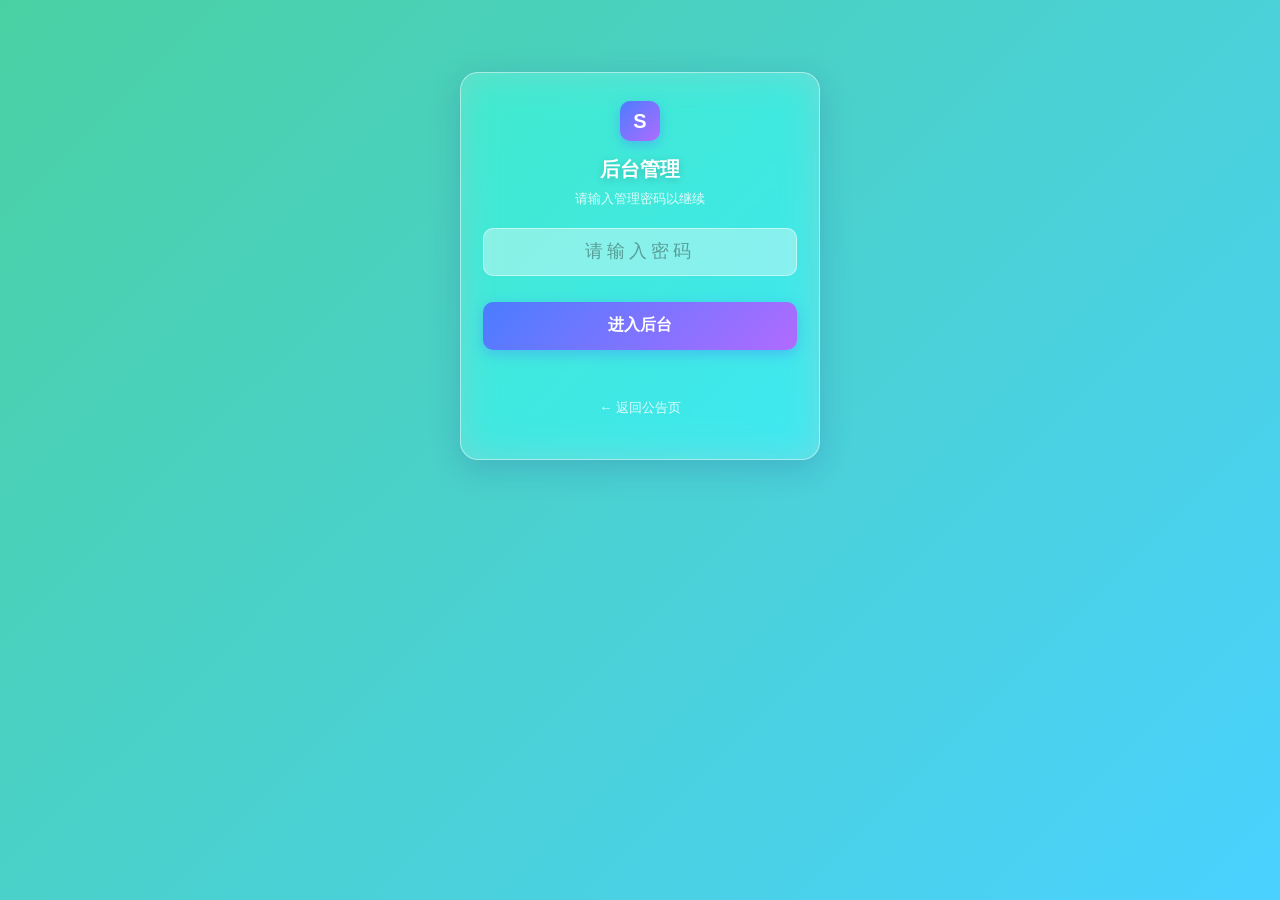
==== admin.html @ 2fdbb3f0 "初始化公告网站：前台展示页 + 后台管理页（毛玻璃风格）" ====
<!DOCTYPE html>
<html lang="zh-CN">
<head>
  <meta charset="UTF-8" />
  <meta name="viewport" content="width=device-width, initial-scale=1.0" />
  <title>后台管理 · 公告中心</title>
  <link rel="stylesheet" href="styles.css" />
</head>
<body>
  <!-- 登录界面（未鉴权时显示） -->
  <div id="loginView" class="login-wrap">
    <div class="login-card">
      <div class="logo-badge">S</div>
      <h1>后台管理</h1>
      <p>请输入管理密码以继续</p>
      <form id="loginForm">
        <div class="form-group">
          <input type="password" name="password" placeholder="请输入密码" autocomplete="off" required />
        </div>
        <button type="submit" class="btn btn-primary">进入后台</button>
        <div class="login-error" id="loginError"></div>
      </form>
      <p style="margin-top:20px;">
        <a href="index.html" style="color:rgba(255,255,255,0.85);">← 返回公告页</a>
      </p>
    </div>
  </div>

  <!-- 后台主体（鉴权后显示） -->
  <div id="adminView" hidden>
    <header class="topbar">
      <div class="topbar-inner">
        <a href="index.html" class="menu-btn" aria-label="返回">←</a>
        <div class="logo-badge">S</div>
        <a href="#" class="menu-btn" id="logoutBtn" aria-label="退出" title="退出登录">⏻</a>
      </div>
    </header>

    <main class="container">
      <div class="admin-header">
        <h1>后台管理</h1>
        <a href="index.html" class="back-link">← 返回公告页</a>
      </div>

      <!-- 发布公告 -->
      <section class="admin-card">
        <h2>发布新公告</h2>
        <form id="announcementForm">
          <div class="form-row">
            <div class="form-group">
              <label>标题</label>
              <input type="text" name="title" placeholder="例如：至 sw 全体用户" required />
            </div>
            <div class="form-group">
              <label>来源</label>
              <input type="text" name="source" placeholder="发布人名称" value="管理员" />
            </div>
          </div>
          <div class="form-group">
            <label>内容</label>
            <textarea name="content" placeholder="输入公告内容，支持换行和链接..." required></textarea>
          </div>
          <div class="form-group">
            <label class="checkbox-row">
              <input type="checkbox" name="pinned" />
              置顶显示
            </label>
          </div>
          <button type="submit" class="btn btn-primary">发布公告</button>
        </form>
      </section>

      <!-- 公告列表 -->
      <section class="admin-card">
        <h2>公告列表</h2>
        <div id="adminList"></div>
        <div class="empty" id="adminEmpty" hidden>
          <div class="empty-icon">📭</div>
          <p>暂无公告</p>
        </div>
      </section>
    </main>
  </div>

  <div class="toast" id="toast"></div>

  <script src="app.js"></script>
  <script>
    initAdminAuth();
  </script>
</body>
</html>
---- styles.css ----
/* ===== 基础重置 ===== */
* {
  margin: 0;
  padding: 0;
  box-sizing: border-box;
}

:root {
  /* 毛玻璃设计令牌 */
  --glass-surface: rgba(255, 255, 255, 0.22);
  --glass-surface-strong: rgba(255, 255, 255, 0.38);
  --glass-border: rgba(255, 255, 255, 0.45);
  --glass-blur: 18px;
  --glass-shadow: 0 8px 32px rgba(31, 38, 135, 0.18);

  /* 文字（在浅玻璃上用深色保证可读） */
  --text: #1a1a2e;
  --text-secondary: #555566;
  --text-on-glass: #2a2a3e;

  /* 主题色 */
  --primary: #4a7dff;
  --primary-light: rgba(74, 125, 255, 0.18);
  --success: #34c759;
  --danger: #ff3b30;
  --radius: 18px;
}

html,
body {
  min-height: 100%;
}

body {
  font-family: -apple-system, BlinkMacSystemFont, "PingFang SC",
    "Microsoft YaHei", "Helvetica Neue", Arial, sans-serif;
  color: var(--text);
  line-height: 1.6;
  -webkit-font-smoothing: antialiased;
  overflow-x: hidden;

  /* 彩色动态渐变背景 */
  background: linear-gradient(-45deg, #ff6b9d, #c06bff, #6b8dff, #4ad1ff, #4ad1a3);
  background-size: 400% 400%;
  animation: gradientShift 18s ease infinite;
}

@keyframes gradientShift {
  0% {
    background-position: 0% 50%;
  }
  50% {
    background-position: 100% 50%;
  }
  100% {
    background-position: 0% 50%;
  }
}

a {
  color: #2d5bdb;
  text-decoration: none;
}

/* ===== 通用毛玻璃类 ===== */
.glass {
  background: var(--glass-surface);
  backdrop-filter: blur(var(--glass-blur)) saturate(160%);
  -webkit-backdrop-filter: blur(var(--glass-blur)) saturate(160%);
  border: 1px solid var(--glass-border);
  box-shadow: var(--glass-shadow);
}

/* ===== 顶部栏 ===== */
.topbar {
  position: sticky;
  top: 0;
  z-index: 100;
  background: var(--glass-surface-strong);
  backdrop-filter: blur(var(--glass-blur)) saturate(160%);
  -webkit-backdrop-filter: blur(var(--glass-blur)) saturate(160%);
  border-bottom: 1px solid var(--glass-border);
}

.topbar-inner {
  display: flex;
  align-items: center;
  justify-content: space-between;
  height: 56px;
  padding: 0 16px;
  max-width: 720px;
  margin: 0 auto;
}

.menu-btn {
  background: none;
  border: none;
  font-size: 22px;
  cursor: pointer;
  color: var(--text-on-glass);
  width: 32px;
}

.logo-badge {
  width: 40px;
  height: 40px;
  border-radius: 10px;
  background: linear-gradient(135deg, #4a7dff, #b06bff);
  color: #fff;
  font-weight: 700;
  font-size: 20px;
  display: flex;
  align-items: center;
  justify-content: center;
  box-shadow: 0 4px 12px rgba(74, 125, 255, 0.4);
}

.topbar-spacer {
  width: 32px;
}

/* ===== 主容器 ===== */
.container {
  max-width: 720px;
  margin: 0 auto;
  padding: 16px;
}

/* ===== 统计卡片 ===== */
.stats-card {
  background: var(--glass-surface);
  backdrop-filter: blur(var(--glass-blur)) saturate(160%);
  -webkit-backdrop-filter: blur(var(--glass-blur)) saturate(160%);
  border: 1px solid var(--glass-border);
  box-shadow: var(--glass-shadow);
  border-radius: var(--radius);
  padding: 20px;
  margin-bottom: 16px;
}

.stats-header {
  display: flex;
  align-items: center;
  gap: 12px;
  margin-bottom: 16px;
}

.stats-icon {
  width: 48px;
  height: 48px;
  border-radius: 14px;
  background: var(--glass-surface-strong);
  border: 1px solid var(--glass-border);
  color: var(--primary);
  display: flex;
  align-items: center;
  justify-content: center;
  font-size: 24px;
}

.stats-title {
  font-size: 14px;
  color: var(--text-secondary);
  margin-bottom: 2px;
}

.stats-main {
  font-size: 26px;
  font-weight: 700;
  color: var(--text-on-glass);
}

.stats-grid {
  display: grid;
  grid-template-columns: repeat(3, 1fr);
  gap: 10px;
}

.stat-item {
  background: var(--glass-surface-strong);
  border: 1px solid var(--glass-border);
  border-radius: 14px;
  padding: 12px 8px;
  text-align: center;
}

.stat-value {
  font-size: 20px;
  font-weight: 700;
  margin-bottom: 2px;
  color: var(--text-on-glass);
}

.stat-label {
  font-size: 12px;
  color: var(--text-secondary);
}

/* ===== 公告卡片 ===== */
.announcement-card {
  background: var(--glass-surface);
  backdrop-filter: blur(var(--glass-blur)) saturate(160%);
  -webkit-backdrop-filter: blur(var(--glass-blur)) saturate(160%);
  border: 1px solid var(--glass-border);
  box-shadow: var(--glass-shadow);
  border-radius: var(--radius);
  padding: 18px;
  margin-bottom: 14px;
  transition: transform 0.15s ease;
}

.announcement-card.pinned {
  border: 2px solid var(--primary);
  box-shadow: 0 8px 32px rgba(74, 125, 255, 0.25);
}

.pinned-badge {
  display: inline-flex;
  align-items: center;
  gap: 4px;
  background: var(--primary-light);
  color: var(--primary);
  font-size: 13px;
  font-weight: 600;
  padding: 4px 10px;
  border-radius: 999px;
  margin-bottom: 10px;
}

.announcement-title {
  font-size: 18px;
  font-weight: 700;
  margin-bottom: 10px;
  color: var(--text-on-glass);
}

.meta {
  display: flex;
  align-items: center;
  gap: 8px;
  margin-bottom: 4px;
  font-size: 14px;
  color: var(--text-secondary);
}

.avatar {
  width: 22px;
  height: 22px;
  border-radius: 50%;
  background: linear-gradient(135deg, #2d1b3d, #5a2d8a);
  display: inline-flex;
  align-items: center;
  justify-content: center;
  font-size: 11px;
  color: #e0b3ff;
  font-weight: 700;
}

.meta strong {
  color: var(--text-on-glass);
  font-weight: 500;
}

.divider {
  height: 1px;
  background: var(--glass-border);
  margin: 14px 0;
}

.announcement-content {
  font-size: 16px;
  color: var(--text-on-glass);
  white-space: pre-wrap;
  word-break: break-word;
}

/* ===== 反馈区 ===== */
.feedback-bar {
  display: flex;
  gap: 12px;
  margin-top: 16px;
}

.feedback-btn {
  flex: 1;
  display: flex;
  align-items: center;
  justify-content: center;
  gap: 6px;
  padding: 10px;
  border-radius: 999px;
  border: 1px solid var(--glass-border);
  background: var(--glass-surface-strong);
  backdrop-filter: blur(8px);
  -webkit-backdrop-filter: blur(8px);
  font-size: 15px;
  cursor: pointer;
  transition: all 0.15s ease;
  color: var(--text-on-glass);
}

.feedback-btn:hover {
  background: var(--glass-surface);
}

.feedback-btn.support.active {
  background: rgba(52, 199, 89, 0.25);
  border-color: var(--success);
  color: #1a7a35;
}

.feedback-btn.oppose.active {
  background: rgba(255, 59, 48, 0.25);
  border-color: var(--danger);
  color: #b02a22;
}

/* 支持率进度条 */
.progress-bar {
  height: 6px;
  background: var(--glass-surface-strong);
  border-radius: 999px;
  margin-top: 14px;
  overflow: hidden;
}

.progress-fill {
  height: 100%;
  background: var(--success);
  border-radius: 999px;
  transition: width 0.3s ease;
}

/* ===== 空状态 ===== */
.empty {
  text-align: center;
  padding: 60px 20px;
  color: var(--text-on-glass);
}

.empty-icon {
  font-size: 48px;
  margin-bottom: 12px;
}

/* ===== 后台管理 ===== */
.admin-header {
  display: flex;
  align-items: center;
  justify-content: space-between;
  margin-bottom: 16px;
}

.admin-header h1 {
  font-size: 22px;
  color: #fff;
  text-shadow: 0 2px 8px rgba(0, 0, 0, 0.2);
}

.back-link {
  font-size: 14px;
  color: #fff;
  text-shadow: 0 1px 4px rgba(0, 0, 0, 0.2);
}

.admin-card {
  background: var(--glass-surface);
  backdrop-filter: blur(var(--glass-blur)) saturate(160%);
  -webkit-backdrop-filter: blur(var(--glass-blur)) saturate(160%);
  border: 1px solid var(--glass-border);
  box-shadow: var(--glass-shadow);
  border-radius: var(--radius);
  padding: 20px;
  margin-bottom: 16px;
}

.admin-card h2 {
  font-size: 16px;
  margin-bottom: 14px;
  color: var(--text-on-glass);
}

.form-group {
  margin-bottom: 14px;
}

.form-group label {
  display: block;
  font-size: 14px;
  margin-bottom: 6px;
  color: var(--text-on-glass);
}

.form-group input,
.form-group textarea {
  width: 100%;
  padding: 10px 12px;
  border: 1px solid var(--glass-border);
  border-radius: 10px;
  font-size: 15px;
  font-family: inherit;
  outline: none;
  background: var(--glass-surface-strong);
  color: var(--text-on-glass);
  transition: border-color 0.15s;
}

.form-group input::placeholder,
.form-group textarea::placeholder {
  color: rgba(0, 0, 0, 0.35);
}

.form-group input:focus,
.form-group textarea:focus {
  border-color: var(--primary);
}

.form-group textarea {
  resize: vertical;
  min-height: 100px;
}

.form-row {
  display: flex;
  gap: 12px;
}

.form-row .form-group {
  flex: 1;
}

.checkbox-row {
  display: flex;
  align-items: center;
  gap: 8px;
  font-size: 14px;
  color: var(--text-on-glass);
}

.checkbox-row input {
  width: 18px;
  height: 18px;
}

.btn {
  padding: 10px 18px;
  border: none;
  border-radius: 10px;
  font-size: 15px;
  font-weight: 600;
  cursor: pointer;
  transition: opacity 0.15s;
}

.btn-primary {
  background: linear-gradient(135deg, #4a7dff, #b06bff);
  color: #fff;
  box-shadow: 0 4px 14px rgba(74, 125, 255, 0.4);
}

.btn-danger {
  background: var(--danger);
  color: #fff;
  padding: 6px 12px;
  font-size: 13px;
}

.btn:hover {
  opacity: 0.9;
}

/* 后台公告列表 */
.admin-list-item {
  display: flex;
  align-items: flex-start;
  justify-content: space-between;
  gap: 12px;
  padding: 14px;
  border: 1px solid var(--glass-border);
  border-radius: 12px;
  margin-bottom: 10px;
  background: var(--glass-surface-strong);
}

.admin-list-info {
  flex: 1;
  min-width: 0;
}

.admin-list-title {
  font-weight: 600;
  font-size: 15px;
  margin-bottom: 4px;
  display: flex;
  align-items: center;
  gap: 6px;
  color: var(--text-on-glass);
}

.admin-list-meta {
  font-size: 12px;
  color: var(--text-secondary);
}

.tag-pill {
  display: inline-block;
  font-size: 11px;
  padding: 1px 8px;
  border-radius: 999px;
  background: var(--primary-light);
  color: var(--primary);
}

/* ===== 登录页（后台密码） ===== */
.login-wrap {
  min-height: 100vh;
  min-height: 100dvh;
  display: flex;
  align-items: flex-start;
  justify-content: center;
  padding: 8vh 16px 200px;
  overflow-y: auto;
  -webkit-overflow-scrolling: touch;
  position: relative;
  z-index: 1;
}

.login-card {
  width: 100%;
  max-width: 360px;
  background: var(--glass-surface);
  backdrop-filter: blur(var(--glass-blur)) saturate(160%);
  -webkit-backdrop-filter: blur(var(--glass-blur)) saturate(160%);
  border: 1px solid var(--glass-border);
  box-shadow: var(--glass-shadow);
  border-radius: var(--radius);
  padding: 28px 22px 22px;
  position: relative;
  z-index: 2;
}

.login-card .logo-badge {
  margin: 0 auto 12px;
}

.login-card h1 {
  text-align: center;
  font-size: 20px;
  margin-bottom: 4px;
  color: #fff;
  text-shadow: 0 2px 8px rgba(0, 0, 0, 0.2);
}

.login-card p {
  text-align: center;
  font-size: 13px;
  color: rgba(255, 255, 255, 0.85);
  margin-bottom: 18px;
}

.login-card .form-group input {
  text-align: center;
  font-size: 18px;
  letter-spacing: 4px;
  min-height: 48px;
}

.login-card .btn {
  width: 100%;
  margin-top: 12px;
  min-height: 48px;
  font-size: 16px;
  touch-action: manipulation;
}

.login-error {
  color: #ffd1cc;
  font-size: 13px;
  text-align: center;
  margin-top: 10px;
  min-height: 18px;
}

/* ===== Toast 提示 ===== */
.toast {
  position: fixed;
  bottom: 30px;
  left: 50%;
  transform: translateX(-50%) translateY(20px);
  background: rgba(0, 0, 0, 0.75);
  color: #fff;
  padding: 10px 20px;
  border-radius: 999px;
  font-size: 14px;
  opacity: 0;
  pointer-events: none;
  transition: all 0.25s ease;
  z-index: 200;
}

.toast.show {
  opacity: 1;
  transform: translateX(-50%) translateY(0);
}

/* ===== 响应式 ===== */
@media (max-width: 480px) {
  .stats-grid {
    grid-template-columns: 1fr;
  }
  .form-row {
    flex-direction: column;
    gap: 0;
  }
}
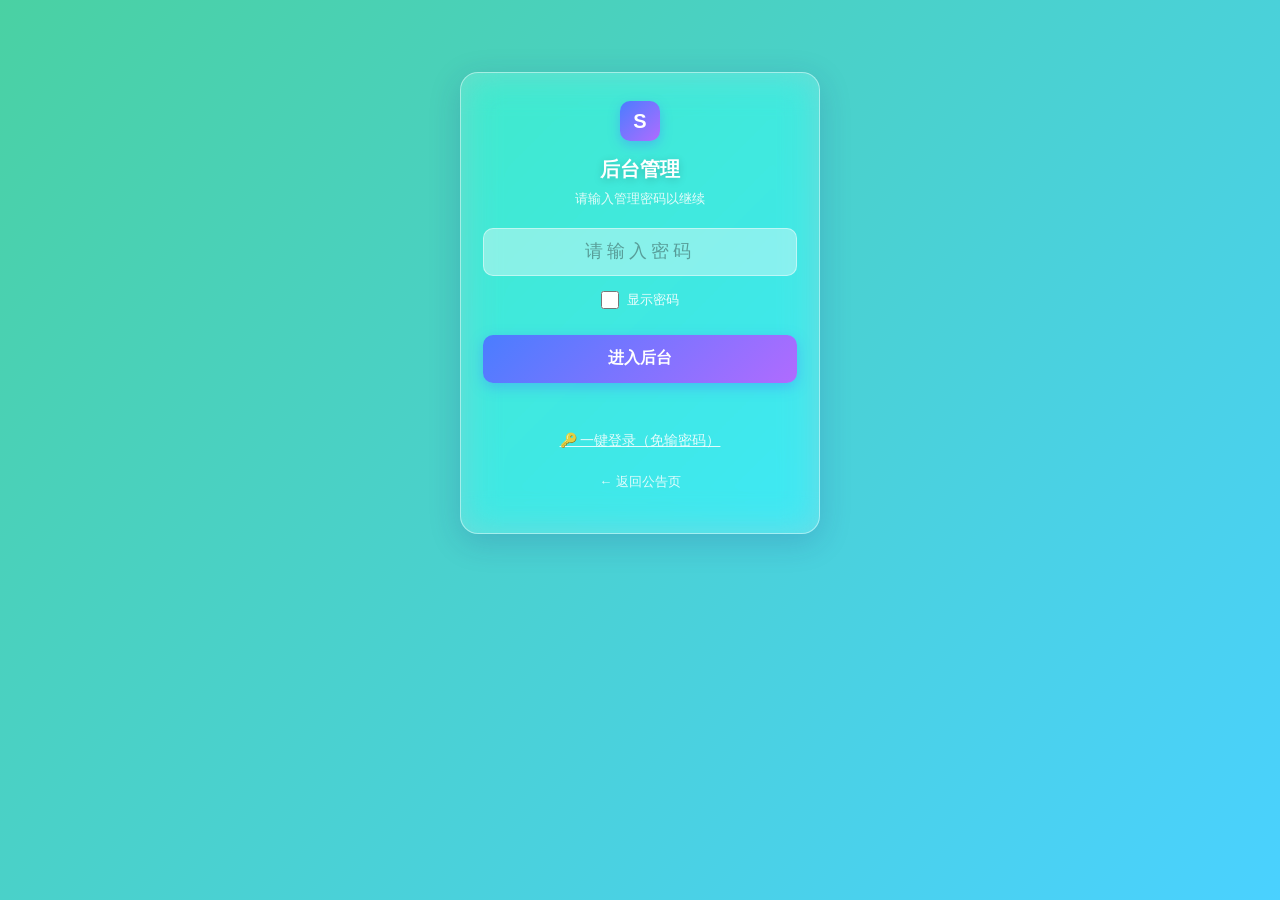
==== commit 8de80729: "后台登录增强：网址参数登录 + 一键登录 + 显示密码" ====
--- a/admin.html
+++ b/admin.html
@@ -17,9 +17,16 @@
         <div class="form-group">
           <input type="password" name="password" placeholder="请输入密码" autocomplete="off" required />
         </div>
+        <div class="checkbox-row" style="justify-content:center;margin-bottom:12px;">
+          <input type="checkbox" id="togglePwd" />
+          <label for="togglePwd" style="color:rgba(255,255,255,0.9);font-size:13px;">显示密码</label>
+        </div>
         <button type="submit" class="btn btn-primary">进入后台</button>
         <div class="login-error" id="loginError"></div>
       </form>
+      <div style="text-align:center;margin-top:16px;">
+        <a href="#" id="quickLogin" style="color:rgba(255,255,255,0.85);font-size:14px;text-decoration:underline;">🔑 一键登录（免输密码）</a>
+      </div>
       <p style="margin-top:20px;">
         <a href="index.html" style="color:rgba(255,255,255,0.85);">← 返回公告页</a>
       </p>
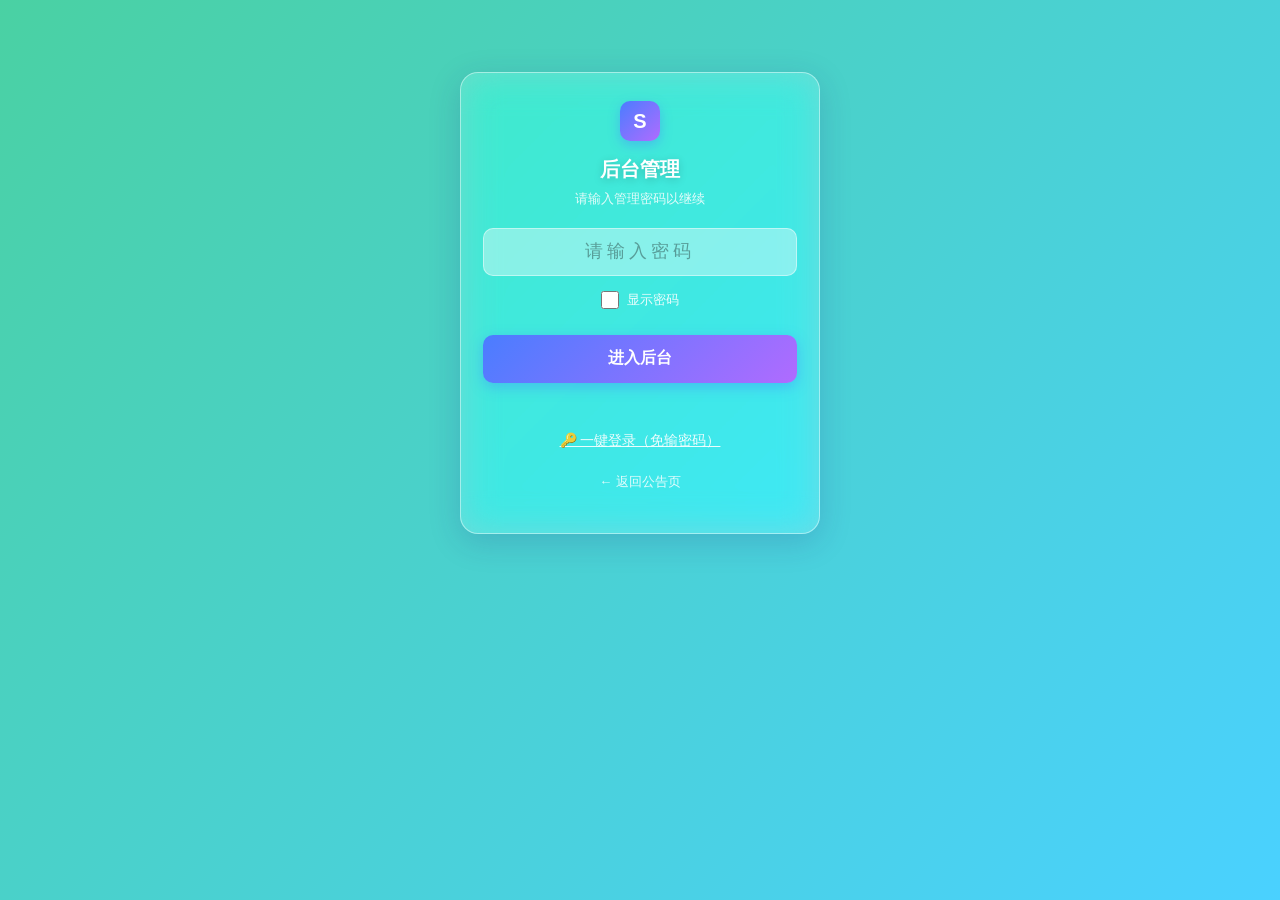
==== commit 15f94f75: "修复：一键登录改为按钮、退出彻底清除URL参数" ====
--- a/admin.html
+++ b/admin.html
@@ -25,7 +25,7 @@
         <div class="login-error" id="loginError"></div>
       </form>
       <div style="text-align:center;margin-top:16px;">
-        <a href="#" id="quickLogin" style="color:rgba(255,255,255,0.85);font-size:14px;text-decoration:underline;">🔑 一键登录（免输密码）</a>
+        <button type="button" id="quickLogin" style="background:none;border:none;color:rgba(255,255,255,0.9);font-size:14px;text-decoration:underline;cursor:pointer;">🔑 一键登录（免输密码）</button>
       </div>
       <p style="margin-top:20px;">
         <a href="index.html" style="color:rgba(255,255,255,0.85);">← 返回公告页</a>
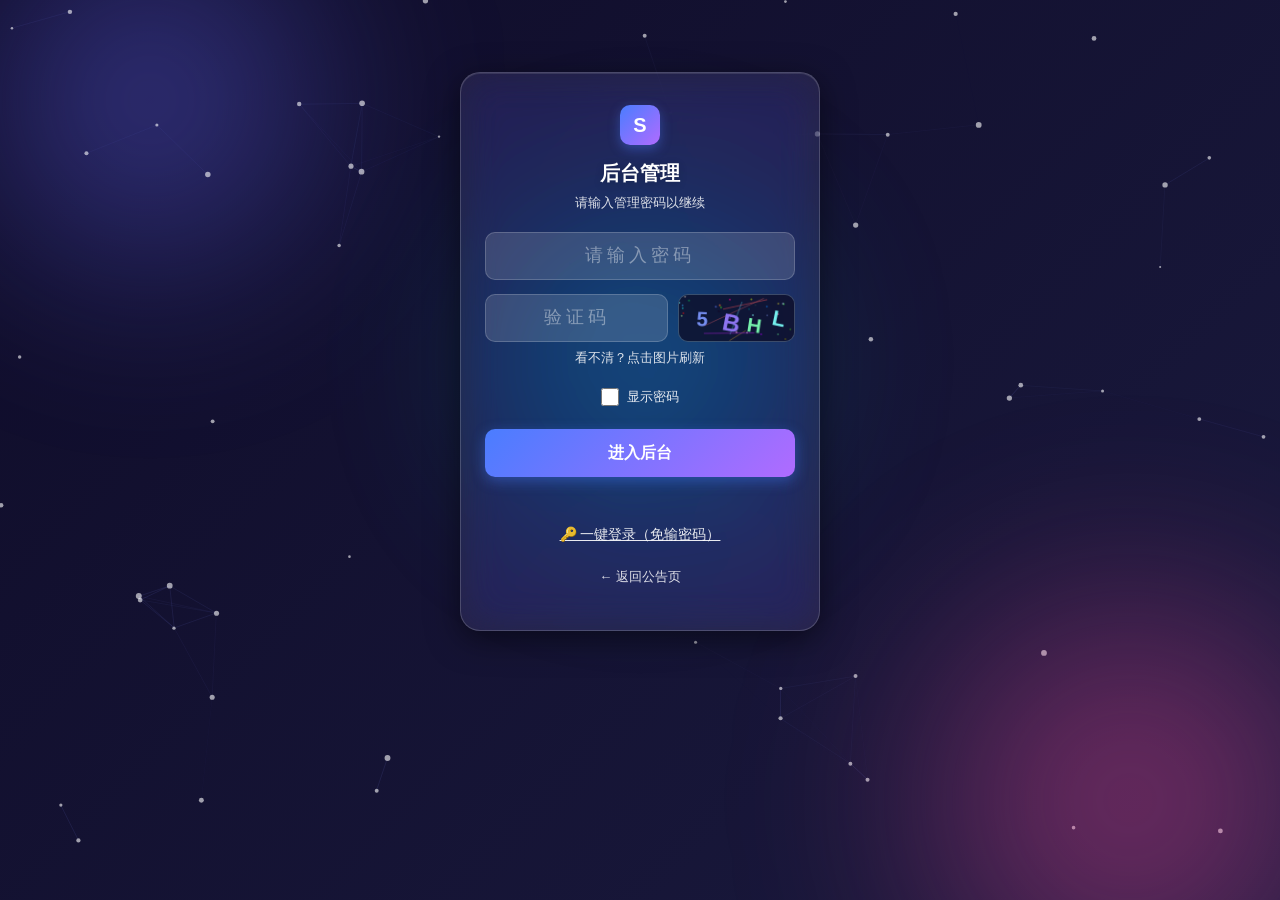
==== commit 4a91520f: "升级：深色高级感+粒子网格背景+图形验证码" ====
--- a/admin.html
+++ b/admin.html
@@ -17,7 +17,14 @@
         <div class="form-group">
           <input type="password" name="password" placeholder="请输入密码" autocomplete="off" required />
         </div>
-        <div class="checkbox-row" style="justify-content:center;margin-bottom:12px;">
+        <div class="captcha-row">
+          <div class="form-group">
+            <input type="text" name="captcha" placeholder="验证码" autocomplete="off" maxlength="4" required />
+          </div>
+          <canvas id="captchaCanvas" class="captcha-canvas" width="120" height="48" title="点击刷新"></canvas>
+        </div>
+        <p class="captcha-tip">看不清？点击图片刷新</p>
+        <div class="checkbox-row" style="justify-content:center;margin:10px 0;">
           <input type="checkbox" id="togglePwd" />
           <label for="togglePwd" style="color:rgba(255,255,255,0.9);font-size:13px;">显示密码</label>
         </div>
@@ -25,7 +32,7 @@
         <div class="login-error" id="loginError"></div>
       </form>
       <div style="text-align:center;margin-top:16px;">
-        <button type="button" id="quickLogin" style="background:none;border:none;color:rgba(255,255,255,0.9);font-size:14px;text-decoration:underline;cursor:pointer;">🔑 一键登录（免输密码）</button>
+        <button type="button" id="quickLogin" onclick="sessionStorage.setItem('sw_admin_auth','1');location.reload();" style="background:none;border:none;color:rgba(255,255,255,0.9);font-size:14px;text-decoration:underline;cursor:pointer;">🔑 一键登录（免输密码）</button>
       </div>
       <p style="margin-top:20px;">
         <a href="index.html" style="color:rgba(255,255,255,0.85);">← 返回公告页</a>
@@ -39,7 +46,7 @@
       <div class="topbar-inner">
         <a href="index.html" class="menu-btn" aria-label="返回">←</a>
         <div class="logo-badge">S</div>
-        <a href="#" class="menu-btn" id="logoutBtn" aria-label="退出" title="退出登录">⏻</a>
+        <button type="button" class="menu-btn" id="logoutBtn" onclick="sessionStorage.clear();location.replace('admin.html');" aria-label="退出" title="退出登录" style="background:none;border:none;font-size:20px;cursor:pointer;color:var(--text-on-glass);">⏻</button>
       </div>
     </header>
 
@@ -93,6 +100,7 @@
 
   <script src="app.js"></script>
   <script>
+    initParticleBackground();
     initAdminAuth();
   </script>
 </body>
--- a/styles.css
+++ b/styles.css
@@ -5,25 +5,30 @@
   box-sizing: border-box;
 }
 
+/* 确保 hidden 属性生效，不被 display:flex 等覆盖 */
+[hidden] {
+  display: none !important;
+}
+
 :root {
-  /* 毛玻璃设计令牌 */
-  --glass-surface: rgba(255, 255, 255, 0.22);
-  --glass-surface-strong: rgba(255, 255, 255, 0.38);
-  --glass-border: rgba(255, 255, 255, 0.45);
-  --glass-blur: 18px;
-  --glass-shadow: 0 8px 32px rgba(31, 38, 135, 0.18);
-
-  /* 文字（在浅玻璃上用深色保证可读） */
-  --text: #1a1a2e;
-  --text-secondary: #555566;
-  --text-on-glass: #2a2a3e;
+  /* 毛玻璃设计令牌（深色高级版） */
+  --glass-surface: rgba(255, 255, 255, 0.08);
+  --glass-surface-strong: rgba(255, 255, 255, 0.14);
+  --glass-border: rgba(255, 255, 255, 0.18);
+  --glass-blur: 20px;
+  --glass-shadow: 0 8px 32px rgba(0, 0, 0, 0.4);
+
+  /* 文字（深色背景上用浅色） */
+  --text: #f0f0f5;
+  --text-secondary: #a0a0b8;
+  --text-on-glass: #ffffff;
 
   /* 主题色 */
-  --primary: #4a7dff;
-  --primary-light: rgba(74, 125, 255, 0.18);
-  --success: #34c759;
-  --danger: #ff3b30;
-  --radius: 18px;
+  --primary: #818cf8;
+  --primary-light: rgba(129, 140, 248, 0.2);
+  --success: #34d399;
+  --danger: #f87171;
+  --radius: 20px;
 }
 
 html,
@@ -39,26 +44,98 @@
   -webkit-font-smoothing: antialiased;
   overflow-x: hidden;
 
-  /* 彩色动态渐变背景 */
-  background: linear-gradient(-45deg, #ff6b9d, #c06bff, #6b8dff, #4ad1ff, #4ad1a3);
+  /* 深色高级渐变底色 */
+  background: linear-gradient(135deg, #0f0c29, #1a1a3e, #24243e, #1a1a3e, #0f0c29);
   background-size: 400% 400%;
-  animation: gradientShift 18s ease infinite;
+  animation: gradientShift 20s ease infinite;
+}
+
+/* 动态光斑 */
+body::before,
+body::after {
+  content: "";
+  position: fixed;
+  border-radius: 50%;
+  filter: blur(80px);
+  opacity: 0.5;
+  z-index: 0;
+  pointer-events: none;
+}
+
+body::before {
+  width: 500px;
+  height: 500px;
+  background: radial-gradient(circle, #6366f1, transparent 70%);
+  top: -150px;
+  left: -100px;
+  animation: float1 18s ease-in-out infinite;
+}
+
+body::after {
+  width: 600px;
+  height: 600px;
+  background: radial-gradient(circle, #ec4899, transparent 70%);
+  bottom: -200px;
+  right: -150px;
+  animation: float2 22s ease-in-out infinite;
+}
+
+/* 第三个光斑，增加层次 */
+.bg-orb {
+  position: fixed;
+  width: 400px;
+  height: 400px;
+  border-radius: 50%;
+  filter: blur(90px);
+  opacity: 0.4;
+  z-index: 0;
+  pointer-events: none;
+  background: radial-gradient(circle, #06b6d4, transparent 70%);
+  top: 40%;
+  left: 50%;
+  transform: translate(-50%, -50%);
+  animation: float3 25s ease-in-out infinite;
 }
 
 @keyframes gradientShift {
-  0% {
-    background-position: 0% 50%;
-  }
-  50% {
-    background-position: 100% 50%;
-  }
-  100% {
-    background-position: 0% 50%;
-  }
+  0%, 100% { background-position: 0% 50%; }
+  50% { background-position: 100% 50%; }
+}
+
+@keyframes float1 {
+  0%, 100% { transform: translate(0, 0) scale(1); }
+  50% { transform: translate(100px, 80px) scale(1.2); }
+}
+
+@keyframes float2 {
+  0%, 100% { transform: translate(0, 0) scale(1); }
+  50% { transform: translate(-80px, -100px) scale(1.15); }
+}
+
+@keyframes float3 {
+  0%, 100% { transform: translate(-50%, -50%) scale(1); }
+  50% { transform: translate(-30%, -70%) scale(1.3); }
+}
+
+/* 粒子画布背景 */
+.bg-canvas {
+  position: fixed;
+  top: 0;
+  left: 0;
+  width: 100%;
+  height: 100%;
+  z-index: 0;
+  pointer-events: none;
+}
+
+/* 内容层高于背景 */
+.topbar, .container, .login-wrap {
+  position: relative;
+  z-index: 1;
 }
 
 a {
-  color: #2d5bdb;
+  color: #a5b4fc;
   text-decoration: none;
 }
 
@@ -304,15 +381,15 @@
 }
 
 .feedback-btn.support.active {
-  background: rgba(52, 199, 89, 0.25);
+  background: rgba(52, 211, 153, 0.2);
   border-color: var(--success);
-  color: #1a7a35;
+  color: #6ee7b7;
 }
 
 .feedback-btn.oppose.active {
-  background: rgba(255, 59, 48, 0.25);
+  background: rgba(248, 113, 113, 0.2);
   border-color: var(--danger);
-  color: #b02a22;
+  color: #fca5a5;
 }
 
 /* 支持率进度条 */
@@ -407,7 +484,7 @@
 
 .form-group input::placeholder,
 .form-group textarea::placeholder {
-  color: rgba(0, 0, 0, 0.35);
+  color: rgba(255, 255, 255, 0.4);
 }
 
 .form-group input:focus,
@@ -529,14 +606,48 @@
   width: 100%;
   max-width: 360px;
   background: var(--glass-surface);
-  backdrop-filter: blur(var(--glass-blur)) saturate(160%);
-  -webkit-backdrop-filter: blur(var(--glass-blur)) saturate(160%);
-  border: 1px solid var(--glass-border);
-  box-shadow: var(--glass-shadow);
+  backdrop-filter: blur(var(--glass-blur)) saturate(180%);
+  -webkit-backdrop-filter: blur(var(--glass-blur)) saturate(180%);
+  border: 1px solid var(--glass-border);
+  box-shadow: 0 8px 32px rgba(0, 0, 0, 0.5), inset 0 1px 0 rgba(255, 255, 255, 0.1);
   border-radius: var(--radius);
-  padding: 28px 22px 22px;
+  padding: 32px 24px 24px;
   position: relative;
   z-index: 2;
+  animation: cardFloat 6s ease-in-out infinite;
+}
+
+@keyframes cardFloat {
+  0%, 100% { transform: translateY(0); }
+  50% { transform: translateY(-6px); }
+}
+
+/* 验证码区域 */
+.captcha-row {
+  display: flex;
+  gap: 10px;
+  align-items: center;
+}
+
+.captcha-row .form-group {
+  flex: 1;
+  margin-bottom: 0;
+}
+
+.captcha-canvas {
+  height: 48px;
+  border-radius: 10px;
+  border: 1px solid var(--glass-border);
+  background: rgba(0, 0, 0, 0.3);
+  cursor: pointer;
+  flex-shrink: 0;
+}
+
+.captcha-tip {
+  font-size: 11px;
+  color: var(--text-secondary);
+  text-align: center;
+  margin-top: 6px;
 }
 
 .login-card .logo-badge {
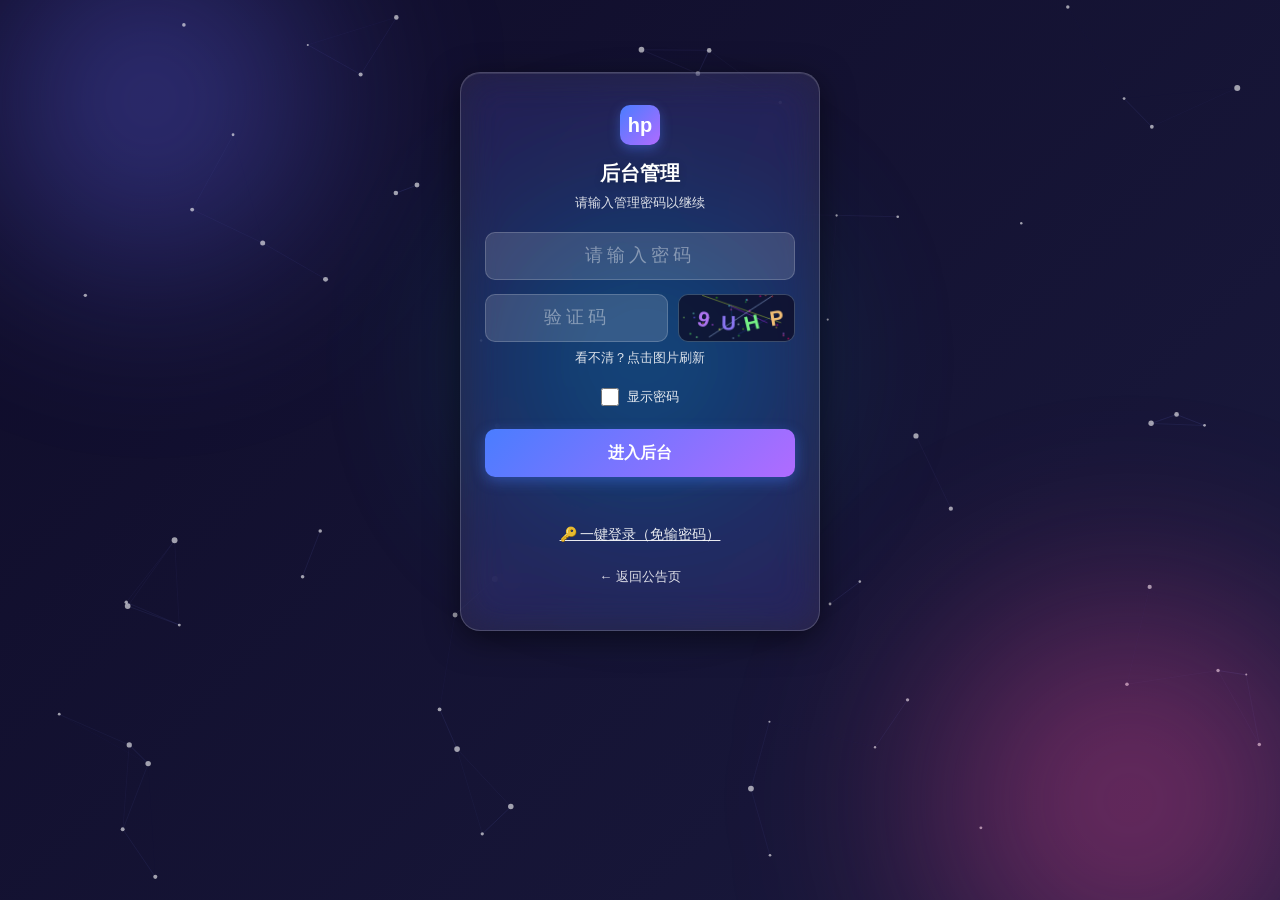
==== commit 89aca389: "Logo改hp+标题占位符+后台支持率反对率" ====
--- a/admin.html
+++ b/admin.html
@@ -10,7 +10,7 @@
   <!-- 登录界面（未鉴权时显示） -->
   <div id="loginView" class="login-wrap">
     <div class="login-card">
-      <div class="logo-badge">S</div>
+      <div class="logo-badge">hp</div>
       <h1>后台管理</h1>
       <p>请输入管理密码以继续</p>
       <form id="loginForm">
@@ -45,7 +45,7 @@
     <header class="topbar">
       <div class="topbar-inner">
         <a href="index.html" class="menu-btn" aria-label="返回">←</a>
-        <div class="logo-badge">S</div>
+        <div class="logo-badge">hp</div>
         <button type="button" class="menu-btn" id="logoutBtn" onclick="sessionStorage.clear();location.replace('admin.html');" aria-label="退出" title="退出登录" style="background:none;border:none;font-size:20px;cursor:pointer;color:var(--text-on-glass);">⏻</button>
       </div>
     </header>
@@ -63,7 +63,7 @@
           <div class="form-row">
             <div class="form-group">
               <label>标题</label>
-              <input type="text" name="title" placeholder="例如：至 sw 全体用户" required />
+              <input type="text" name="title" placeholder="给所有用户发送公告" required />
             </div>
             <div class="form-group">
               <label>来源</label>
--- a/styles.css
+++ b/styles.css
@@ -577,6 +577,62 @@
 .admin-list-meta {
   font-size: 12px;
   color: var(--text-secondary);
+  margin-bottom: 8px;
+}
+
+/* 支持率/反对率 */
+.admin-rate {
+  display: flex;
+  gap: 8px;
+  flex-wrap: wrap;
+  align-items: center;
+  margin-bottom: 8px;
+}
+
+.rate-box {
+  display: inline-flex;
+  align-items: center;
+  gap: 4px;
+  font-size: 12px;
+  padding: 2px 8px;
+  border-radius: 999px;
+  border: 1px solid var(--glass-border);
+  background: var(--glass-surface-strong);
+}
+
+.rate-box.support {
+  color: #6ee7b7;
+  border-color: rgba(52, 211, 153, 0.4);
+}
+
+.rate-box.oppose {
+  color: #fca5a5;
+  border-color: rgba(248, 113, 113, 0.4);
+}
+
+.rate-box em {
+  font-style: normal;
+  font-weight: 700;
+  font-size: 13px;
+}
+
+.rate-total {
+  font-size: 11px;
+  color: var(--text-secondary);
+}
+
+.rate-bar {
+  height: 5px;
+  background: rgba(248, 113, 113, 0.3);
+  border-radius: 999px;
+  overflow: hidden;
+}
+
+.rate-fill {
+  height: 100%;
+  background: var(--success);
+  border-radius: 999px;
+  transition: width 0.3s ease;
 }
 
 .tag-pill {
